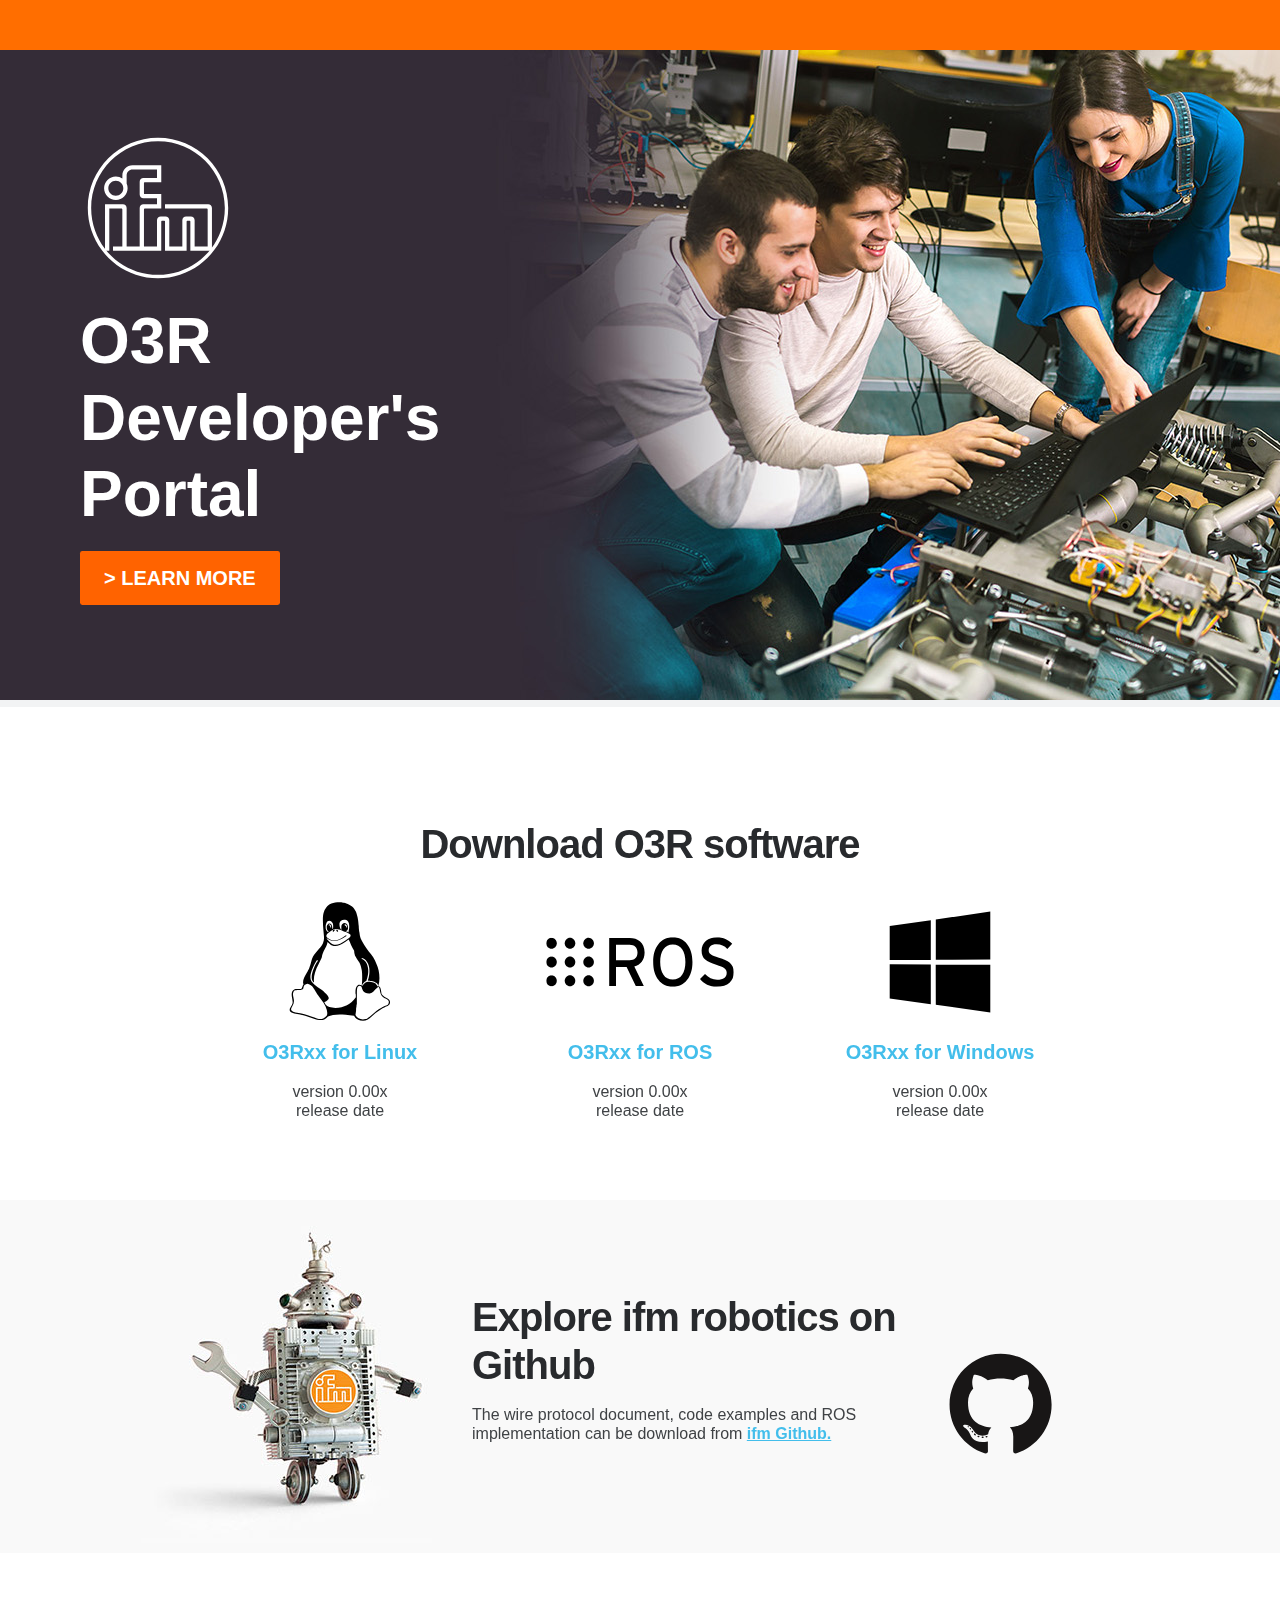
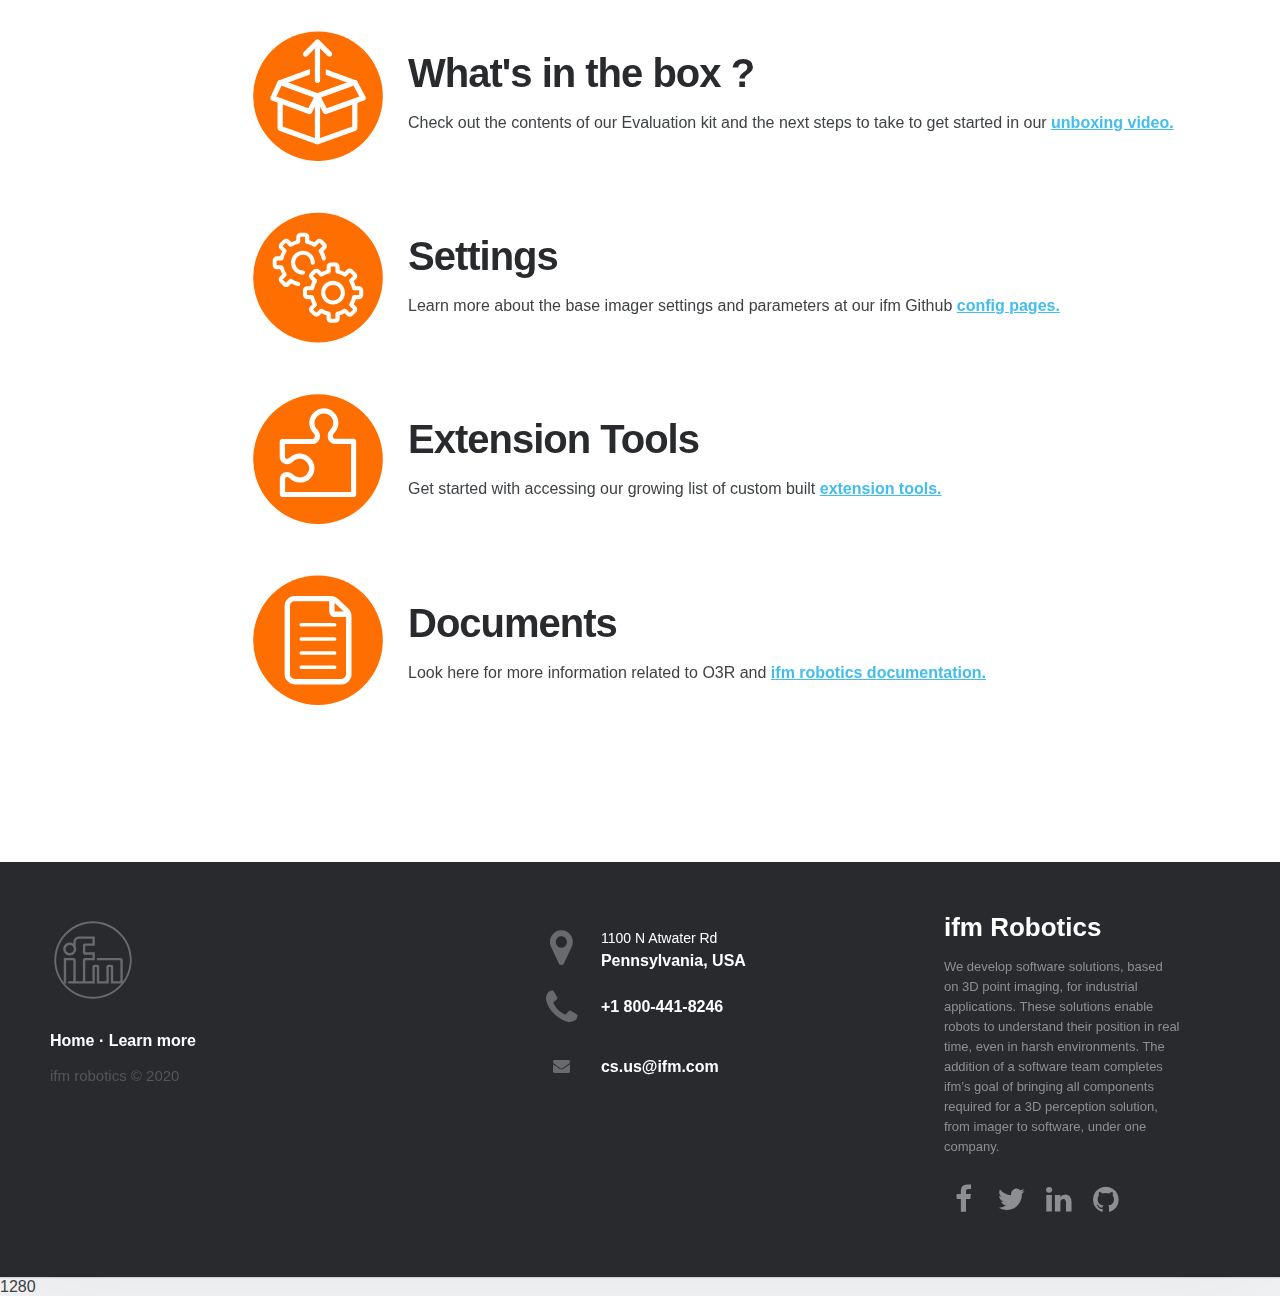
==== index.html @ 3e61e8f7 "Update index.html" ====
<!DOCTYPE html>
<html lang="en">
<head>
    <meta charset="UTF-8">
    <meta name="viewport" content="width=device-width, initial-scale=1.0">
    <title>Developer's portal</title>
    <script src="https://code.jquery.com/jquery-1.10.2.js"></script> 
        <script>  
        $(function(){ 
        // $("#header").load("header.html");  
        $("#footer").load("footer.html");  
        }); 
    </script>  
    <link rel="stylesheet" href="ifmr_devportal.css">
    <link rel="stylesheet" href="https://maxcdn.bootstrapcdn.com/font-awesome/4.2.0/css/font-awesome.min.css">
    <link href="https://fonts.googleapis.com/css?family=Cookie" rel="stylesheet" type="text/css">
	<link rel="stylesheet" href="footerstyle.css">
</head>
<body>
    <div class="container">

        <div id="orangebar">&nbsp;</div>

        <div class="ifmdevportal-banner-responsive-bg-image">
            <div class="masthead"><img id="mastheadlogo" src="assets/ifm-white-circle.svg" alt="ifm logo"><br> O3R Developer's Portal</div>
            <div><a class="button" href="https://www.ifm.com/us/en/us/robotics/ifm-robotics" target="_blank"> > LEARN MORE</a></div>
        </div>

        <div class="section">
            <h2 class="center">Download O3R software</h2>
            <div class="softwarelinks">
                    <div class="iconholder"><a class="icon linuxlogo" target="_blank" href="https://github.com/ifm/ifm3d#linux">O3Rxx for Linux</a>version 0.00x<br>release date</div> 
                    <div class="iconholder"><a class="icon roslogo" target="_blank" href="https://github.com/ifm/ifm3d#rosros2">O3Rxx for ROS</a>version 0.00x<br>release date</div> 
                    <div class="iconholder"><a class="icon windowslogo" target="_blank" href="https://github.com/ifm/ifm3d/blob/master/doc/windows.md#building-ifm3d-from-source-on-windows">O3Rxx for Windows</a>version 0.00x<br>release date</div> 
            </div>
        </div>

        <div class="section ad">
            <img id="robotchar"src="assets/robot.jpg" alt="robot">
            <div>
                <h2 class="left">Explore ifm robotics on Github</h2>
                <p>The wire protocol document, code examples and ROS implementation can be download from <a class="" href="https://github.com/ifm" target="_blank">ifm Github.</a></p>                
            </div>
            <div id="githublogo">
                <img src="assets/github-logo.svg" alt="github logo" width="110px">
            </div>
        </div>

        <div class="section">
            <ul class="home-bullets">
                <li>
                    <h2 class="left">What's in the box ?</h2>
                    <p>Check out the contents of our Evaluation kit and the next steps to take to get started in our <a class="" href="https://github.com/ifm" target="_blank">unboxing video.</a></p>
                </li>

                <li class="home-bullets settings">
                        <h2 class="left">Settings</h2>
                        <p>Learn more about the base imager settings and parameters at our ifm Github <a class="" href="https://github.com/ifm" target="_blank">config pages.</a></p>
                </li>

                <li class="home-bullets tools">
                    <h2 class="left">Extension Tools</h2>
                    <p>Get started with accessing our growing list of custom built <a class="" href="https://github.com/ifm" target="_blank">extension tools.</a>&nbsp;
                    </p>
                </li>
                
                <li class="home-bullets docs">
                    <h2 class="left">Documents</h2>
                    <p>Look here for more information related to O3R and <a class="" href="https://github.com/ifm" target="_blank">ifm robotics documentation.</a></p>
                </li>
            </ul>

                 
        </div>

        <div id="footer"></div>  
    </div>

    
   

</body>
</html>


<!-- <div class="section">
    <p>Lorem ipsum dolor sit amet, consectetur adipiscing elit, sed do eiusmod tempor incididunt ut labore et dolore magna aliqua. Ut enim ad minim veniam, quis nostrud exercitation ullamco laboris nisi ut aliquip ex ea commodo consequat. Duis aute irure dolor in reprehenderit in voluptate velit esse cillum dolore eu fugiat nulla pariatur. Excepteur sint occaecat cupidatat non proident, sunt in culpa qui officia deserunt mollit anim id est laborum.</p>
</div> -->



<script>
	document.write(window.innerWidth);
</script>
---- ifmr_devportal.css ----
body {
    margin: 0;
    padding: 0;
    font-size: 1em;
    line-height: 1.2;
    font-weight: 400;
    font-style: normal;
    font-family: Helvetica,sans-serif;
    color: #3f4245;
    background: #f2f3f4;
}


#orangebar{
    background-color: #ff6e00;
    height: 50px;

}

#mastheadlogo{
    width: 156px;
    height: auto;
}

#robotchar{
    float: left; 
    padding-right: 40px; 
    margin-left: 10%;"
}

#githublogo{
    float: right; 
    padding-top: 60px; 
    padding-left: 40px;
    padding-right: 15%;
}


.container {
    margin: 0 auto 100px;
    max-width: 1800px;
    -webkit-box-shadow: 0 0 120px 0 rgba(0,0,0,.06);
    box-shadow: 0 0 120px 0 rgba(0,0,0,.06);
    position: relative;
}

.ifmdevportal-banner-responsive-bg-image {
    position: relative;
    z-index: 0;   
    padding: 80px 80px 135px;
    background-image: url(assets/Banner-o3r-1800x813.jpg);
    background-position: 0 -45px;
    background-repeat: no-repeat;
}

.section{
    background-color: #fff;
    overflow: auto;
    overflow-x: hidden;
    padding: 80px;
}

.ad{
    background-color: #f9f9f9;
    padding: 10px 40px 10px 30px;
    display: flex;
    justify-content: left; 
    align-items: center; 
}


.masthead{
    width: 40%;
    font-size: 4em;
    font-weight: 550;
    color: #fff;
}

h1, h2, h3, h4, h5 {
    font-family: Helvetica,sans-serif;
    font-weight: bold;
    font-style: normal;
    font-size: 2.5em;
    color: #282a2d;
    -webkit-font-smoothing: antialiased;
    font-smoothing: antialiased;
    text-rendering: optimizeLegibility;
    line-height: 1.2em;
    letter-spacing: -1px;
    margin-block-start: 0.83em;
    margin-block-end: 0.83em;
    margin-inline-start: 0px;
    margin-inline-end: 0px;
    display: block;
}

h2.center {
    text-align: center;
}

h2.left {
    text-align: left;
    margin: 0;
}

a {
    -webkit-font-smoothing: antialiased;
    text-rendering: optimizeLegibility;
    font-family: Helvetica,sans-serif;
    font-style: normal;
    font-weight: 700;
    color: #43beeb;
}

a.button {
    display:inline-block;
    -webkit-font-smoothing: antialiased;
    text-rendering: optimizeLegibility;
    font-family: Helvetica,sans-serif;
    font-style: normal;
    font-weight: 700;
    font-size: 1.25rem;
    text-decoration:none;
    color: #fff;
    background-color: #ff6300;
    margin: 18px 0.3em 0.3em 0;
    border-radius: 0.12em;
    padding: 0.75em 1.2em;
    text-align: center;
    transition: all 0.2s;

}

a.button:hover {
    color:#000000;
    background-color:#FFFFFF;
}



.softwarelinks {
    max-width: fit-content; 
    margin: 0 auto; 
    display: flex;                   
    flex-direction: row;             
    flex-wrap: nowrap;               
    justify-content: space-between;
}

.iconholder{
    width: 200px;
    padding: 0 50px;
    text-align: center;
}

a.icon{
    width: 200px;
    height: 180px;
    line-height: 300px;
    float: left;
    display:inline-block;
    -webkit-font-smoothing: antialiased;
    text-rendering: optimizeLegibility;
    font-family: Helvetica,sans-serif;
    font-style: normal;
    font-weight: 700;
    font-size: 1.25rem;
    text-decoration:none;
    color: #43beeb;
    background-size: 200px 600px;
    background-image: url(assets/OS-logos.svg);
    background-repeat: no-repeat;
}

a.icon.linuxlogo{
    background-position: 0 -40px;
}

a.icon.roslogo{
    background-position: 0 -240px;
}

a.icon.windowslogo{
    background-position: 0 -440px;
}

.settings{
    background-position: 0px -135px;
}


.home-bullets {
    list-style: none;
    padding-left: 0;
}
.home-bullets li {
    position: relative;
    padding-left: 160px;
    margin-bottom: 100px;
    margin-left: 15%;
}

.home-bullets li:before {
    content: '';
    height: 135px;
    width: 125px;
    position: absolute;
    background-image: url(assets/circle-icons.svg);
    background-size: cover;
    background-repeat: no-repeat;
    background-position: 0 0%;
    padding-left: 15px;
    left: 0;
    top: 50%;
    transform: translateY(-48%);
}

.home-bullets li.settings:before {
    background-position: 0 33.3%;
} 

.home-bullets li.tools:before {
    background-position: 0 66.6%;
} 

.home-bullets li.docs:before {
    background-position: 0 100%;
} 

/* .footer {
    display: -ms-flexbox;
    display: flex;
    -ms-flex-flow: row wrap;
    flex-flow: row wrap;
    background: #282a2d;
    width: 100%;
    text-align: left;
}

.footer.main {
    margin: 0 auto;
    max-width: 1800px;
    padding: 80px 180px;
} */


/* Media Queries for Responsive Design */


@media screen and (max-width: 2000px) {
.container {margin-bottom: 0!important;}
}



@media screen and (max-width: 1440px) {
.ifmdevportal-banner-responsive-bg-image {
    background-image: url(assets/Banner-o3r-1440x650.jpg);
    padding-bottom: 96px;
    background-position: 0 0;}

    .ad{
        margin-left: -20px;
    }
}



@media screen and (max-width: 1078px){

    .iconholder{
        padding: 0 8px 0px 8px;
    }

    .ifmdevportal-banner-responsive-bg-image {
        padding-top: 30px;
        padding-bottom: 50px;
        background-position: left -220px bottom -60px;
    }
}



@media screen and (max-width: 1024px){
    .ifmdevportal-banner-responsive-bg-image {
    background-image: url(assets/Banner-o3r-1024x462.jpg);
    padding-bottom: 60px;
    background-position: 0 0;}

    .section{
        padding: 60px;
    }

    .masthead {
    width: 50%;
    font-size: 2.5em;
    }

    h2 {
        font-size: 2.2em;
        letter-spacing: -.5px;
        }
    

    #mastheadlogo {
    width: 125px;
    }

    a.button{
    font-size: 1rem;
    }

    .iconholder{
        padding: 0 20px;
    }

    #orangebar{ height: 40px;}

    #robotchar{
        margin-left: 0%;"
    }

    .home-bullets li {
        margin-left: 8%;
        margin-bottom: 50px;
        padding-left: 140px;
    }

    .home-bullets li:before {
        width: 100px;
        height: 112px;
    }

    #githublogo{
        padding-right: 5%;
    }
}



@media screen and (max-width: 813px){

    .iconholder{
        padding: 0 5px 0px 5px;
    }

    #orangebar{ height: 35px;}

    .ifmdevportal-banner-responsive-bg-image {
        padding-top: 30px;
        padding-bottom: 30px;
        background-position: left -80px bottom -90px top -20px;
    }

    .home-bullets li {
        margin-left: 2%;
    }

    
}
}



@media screen and (max-width: 520px){

    .ifmdevportal-banner-responsive-bg-image {
        background-image:none;
        background-color: #342c37;
        padding-bottom: 50px;
        padding-top: 40px;
    }
    
    .masthead {
        width: 50%;
        font-size: 2.5em;
        }

    h2 {
        font-size: 1.7em;
        letter-spacing: -.25px;
        }
    
    #mastheadlogo {
        width: 125px;
        }

    #orangebar{ height: 25px;}
    
    a.button{
        font-size: 1rem;
        }

    .iconholder{
        padding: unset;
        margin-top: 40px;
    }

}



@media screen and (max-width: 376px){

    #robotchar {
        margin-left: -20px;
    }

    #githublogo {
        float: left;
        padding-top: 10px;
        padding-left: 0;
    }

    a.icon.roslogo {
        margin-top: -25%;
        background-position: 0 -210px;
    }

    .softwarelinks {
        flex-wrap: wrap;
        justify-content: center;               
    }

    .section {
        padding: 20px 60px 0px 60px;
    }

    .ad {
        display: block;
        padding-top: 5%;
        padding-bottom: 5%;
    }

    .iconholder {
        margin-bottom: 15%;
    }

    .home-bullets li {
        margin-left: -12%;
        padding-left: 43%;
    }

    .home-bullets li:before {
        width: 80px;
        height: 92px;
    }

}

@media only screen 
and (max-device-width : 376px)
and (orientation : portrait) 
and (-webkit-device-pixel-ratio : 2) {


    #robotchar {
        margin-left: -20px;
    }

    #githublogo {
        float: left;
        padding-top: 10px;
        padding-left: 0;
    }

    a.icon.roslogo {
        margin-top: -25%;
        background-position: 0 -210px;
    }

    .softwarelinks {
        flex-wrap: wrap;
        justify-content: center;               
    }

    .section {
        padding: 20px 60px 0px 60px;
    }

    .ad {
        display: block;
        padding-top: 5%;
        padding-bottom: 5%;
    }

    .iconholder {
        margin-bottom: 15%;
    }

    .home-bullets li {
        margin-left: -12%;
        padding-left: 43%;
    }

    .home-bullets li:before {
        width: 80px;
        height: 92px;
    }

}
---- footerstyle.css ----
body {
	margin: 0;
	padding: 0;
}
.main {
	max-height: 550px;;
	background-color: #282a2d;
	color: white;
	font-size: 38pt;
	text-align: center;
	line-height: 550px;
}
footer{
    position: relative;
    bottom: 0;
}

#footerlogo {
    width: 86px;
    height: auto;
    -webkit-filter: opacity(30%);
}

.footer-distributed{
	background-color: #282a2d;
	box-shadow: 0 1px 1px 0 rgba(0, 0, 0, 0.12);
	box-sizing: border-box;
	width: 100%;
	text-align: left;
	font: bold 16px sans-serif;
 
	padding: 55px 50px;
	margin-top: 0px;
}


 
.footer-distributed .footer-left,
.footer-distributed .footer-center,
.footer-distributed .footer-right{
	display: inline-block;
	vertical-align: top;
}
 
.footer-distributed .footer-left{
	width: 40%;
}
 
.footer-distributed h3{
	color:  #ffffff;
	font: normal 36px 'Cookie', cursive;
	margin: 0;
}
 
.footer-distributed h3 span{
	color:  #5383d3;
}
 
 
.footer-distributed .footer-links{
	color:  #ffffff;
	margin: 20px 0 12px;
	padding: 0;
}
 
.footer-distributed .footer-links a{
	display:inline-block;
	line-height: 1.8;
	text-decoration: none;
	color:  inherit;
}

.footer-distributed .footer-links a:hover {
	color:  #ff6300;
	text-decoration: none;
}
 
.footer-distributed .footer-company-name{
	color:  #535557;
	font-size: 15px;
	font-weight: normal;
	margin: 0;
}
 
 
.footer-distributed .footer-center{
	width: 35%;
}
 
.footer-distributed .footer-center i{

	color: #ffffff;
	-webkit-filter: opacity(30%);
	font-size: 40px;
	width: 40px;
	height: 40px;

	text-align: center;
	line-height: 42px;
	margin: 10px 15px;
	vertical-align: middle;
}
 
.footer-distributed .footer-center i.fa-envelope{
	font-size: 17px;
	line-height: 38px;
}
 
.footer-distributed .footer-center p{
	display: inline-block;
	color: #ffffff;
	vertical-align: middle;
	margin:0;
}
 
.footer-distributed .footer-center p span{
	display:block;
	font-weight: normal;
	font-size:14px;
	line-height:2;
}
 
.footer-distributed .footer-center p a{
	color:  #fff;
	text-decoration: none;
}

.footer-distributed .footer-center p a:hover{
	color:  #ff6300;
	text-decoration: none;
}
 
.footer-distributed .footer-right{
	width: 20%;
}
 
.footer-distributed .footer-company-about{
	line-height: 20px;
	color:  #8d8e90;
	font-size: 13px;
	font-weight: normal;
	margin: 0;
}
 
.footer-distributed .footer-company-about span{
	display: block;
	color:  #ffffff;
	font-size: 2em;
	font-weight: bold;
	margin-bottom: 20px;
}
 
.footer-distributed .footer-icons{
	margin-top: 25px;
}
 
.footer-distributed .footer-icons a{
	display: inline-block;
	width: 40px;
	cursor: pointer;
 
	font-size: 30px;
	color: #8d8e90;
	text-align: center;
	line-height: 35px;
 
	margin-right: 3px;
	margin-bottom: 5px;
}
 
 
@media (max-width: 880px) {
 
	.footer-distributed{
		font: bold 14px sans-serif;
	
	}
 
	.footer-distributed .footer-left,
	.footer-distributed .footer-center,
	.footer-distributed .footer-right{
		display: block;
		width: 100%;
		margin-bottom: 40px;
		text-align: center;
	}
 
	.footer-distributed .footer-center i{
		margin-left: 0;
	}
	.main {
		line-height: normal;
		font-size: auto;
	}
 
}
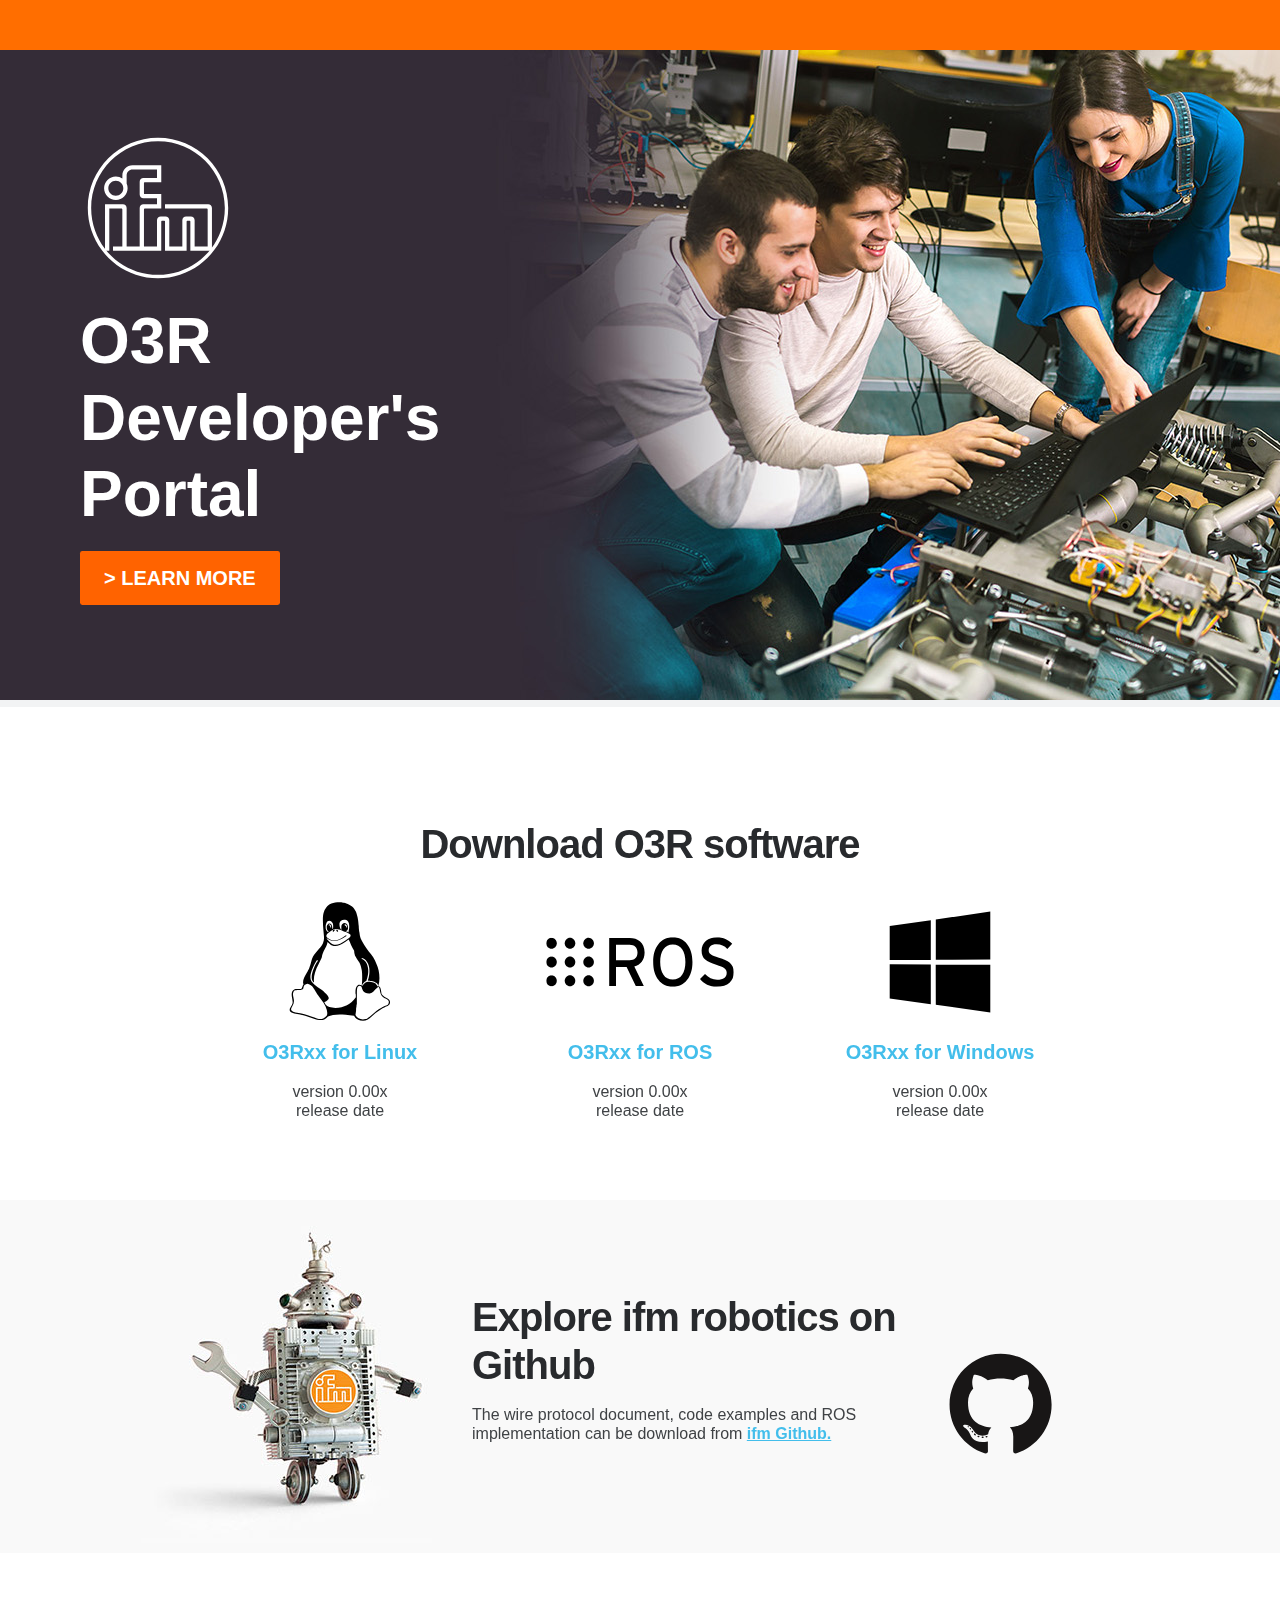
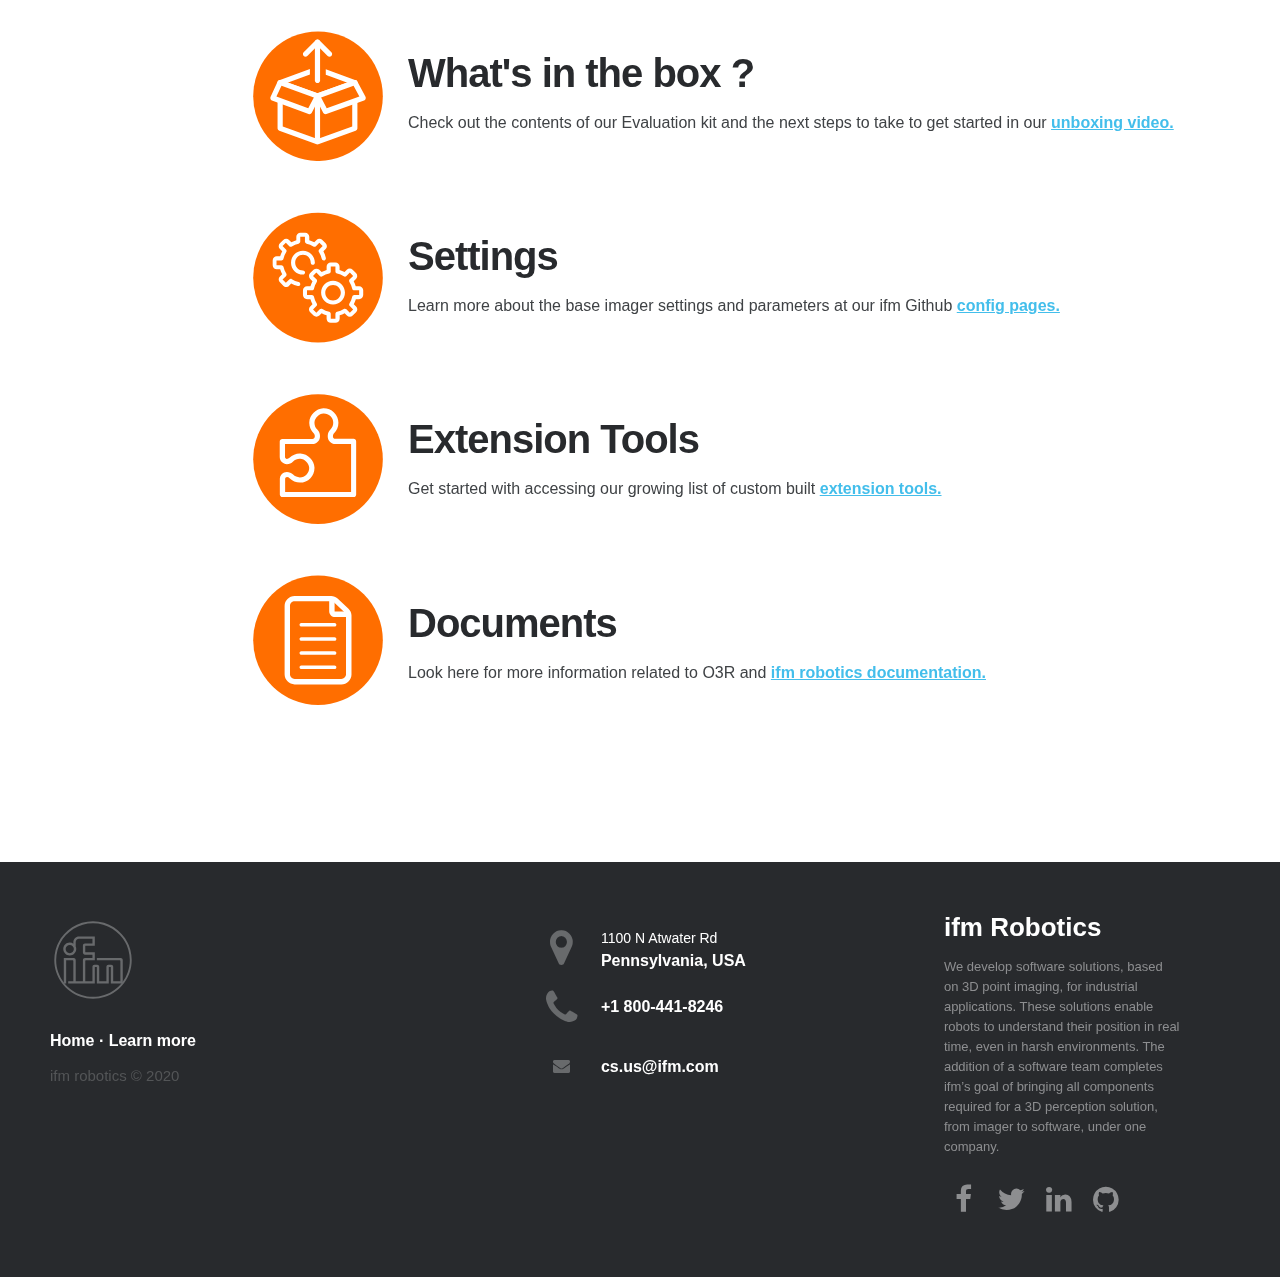
==== commit 2bf79807: "Update index.html" ====
--- a/index.html
+++ b/index.html
@@ -10,6 +10,10 @@
         // $("#header").load("header.html");  
         $("#footer").load("footer.html");  
         }); 
+		
+		$(document).ready(function () {
+			alert(window.innerWidth);	
+		});
     </script>  
     <link rel="stylesheet" href="ifmr_devportal.css">
     <link rel="stylesheet" href="https://maxcdn.bootstrapcdn.com/font-awesome/4.2.0/css/font-awesome.min.css">
@@ -89,6 +93,3 @@
 
 
 
-<script>
-	document.write(window.innerWidth);
-</script>
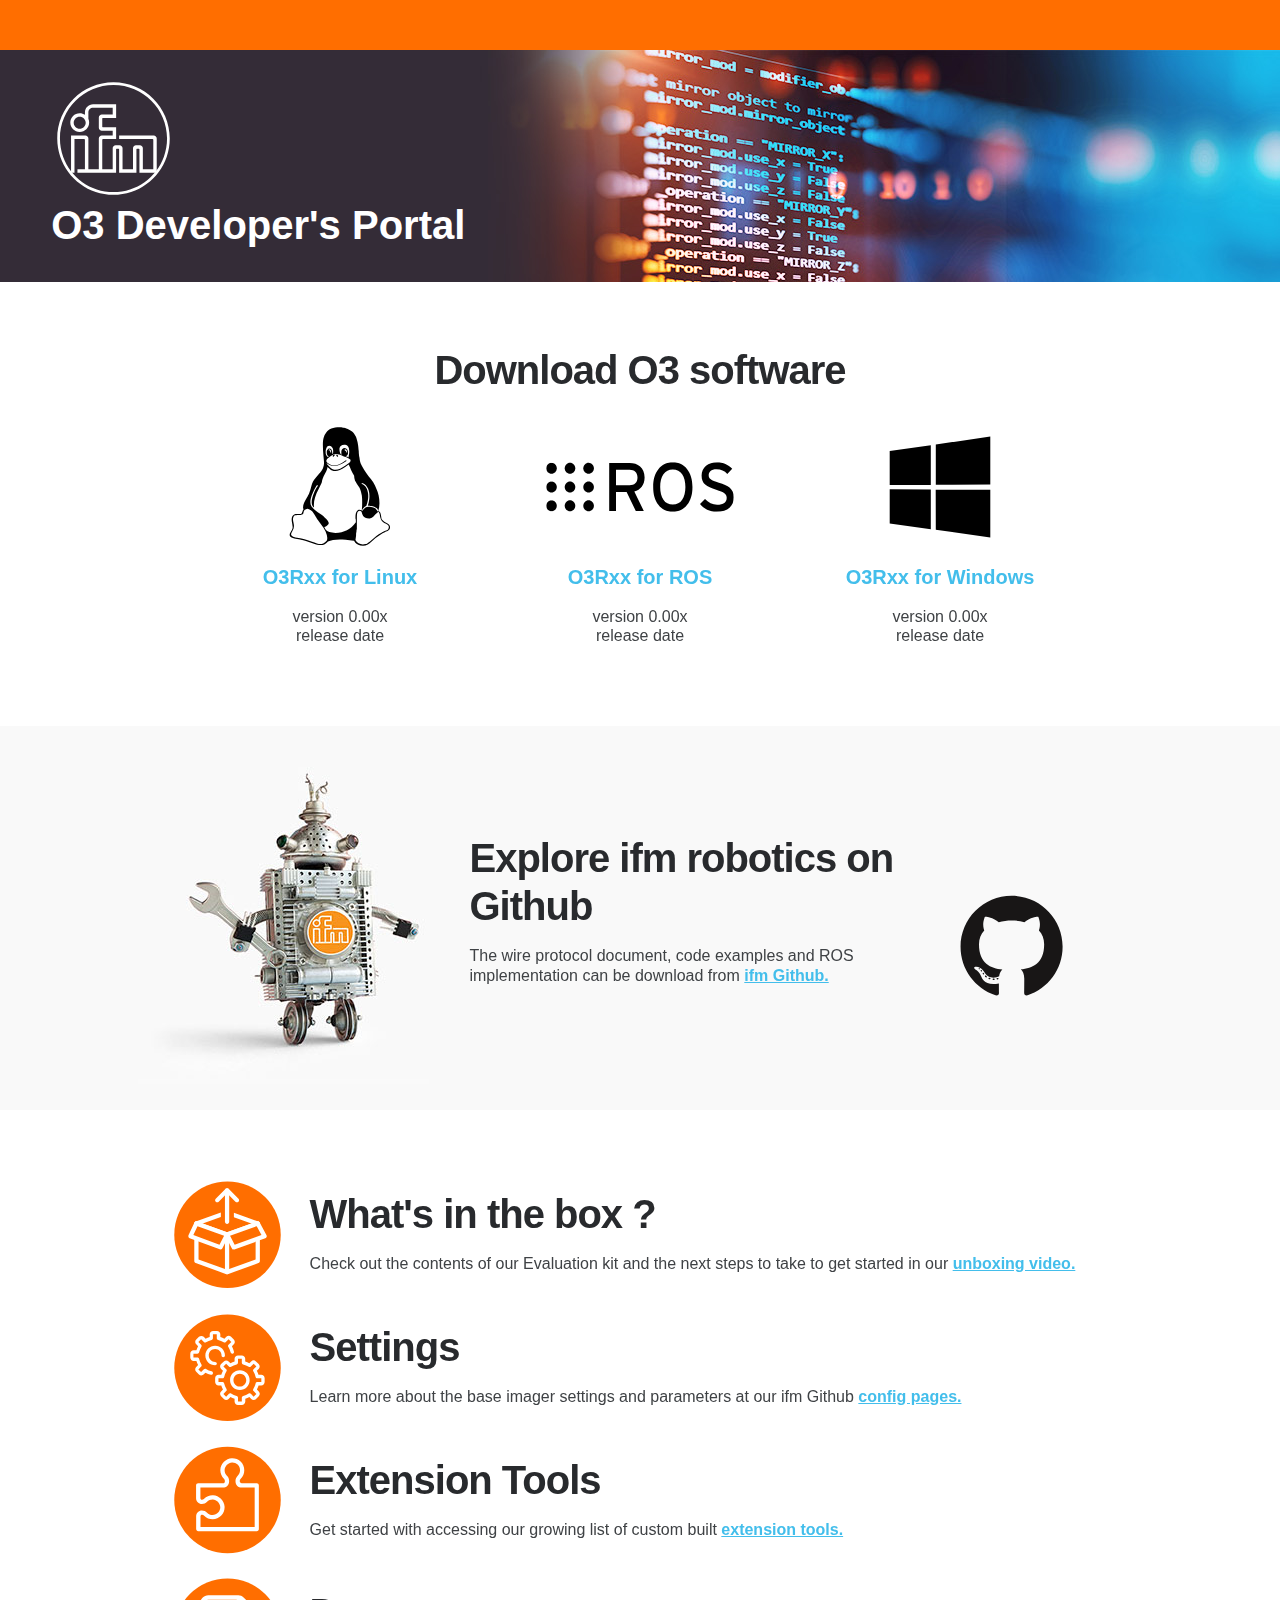
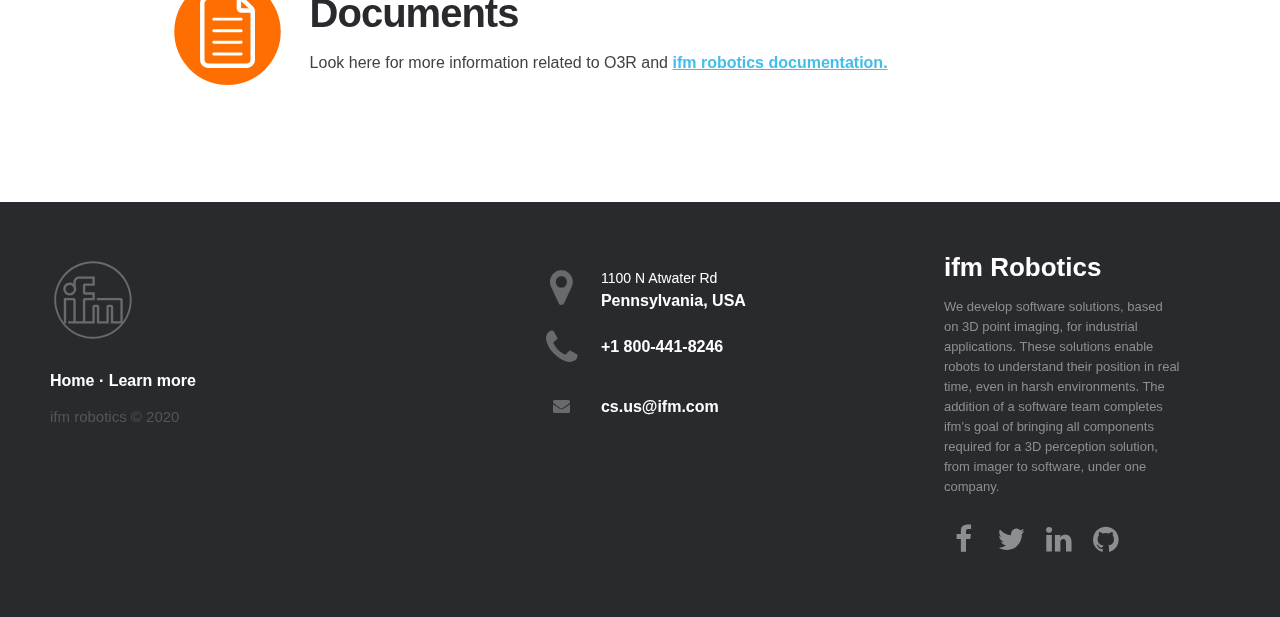
==== commit ff24ab7e: "add README and remove learn more button from header" ====
--- a/index.html
+++ b/index.html
@@ -10,10 +10,6 @@
         // $("#header").load("header.html");  
         $("#footer").load("footer.html");  
         }); 
-		
-		$(document).ready(function () {
-			alert(window.innerWidth);	
-		});
     </script>  
     <link rel="stylesheet" href="ifmr_devportal.css">
     <link rel="stylesheet" href="https://maxcdn.bootstrapcdn.com/font-awesome/4.2.0/css/font-awesome.min.css">
@@ -26,12 +22,12 @@
         <div id="orangebar">&nbsp;</div>
 
         <div class="ifmdevportal-banner-responsive-bg-image">
-            <div class="masthead"><img id="mastheadlogo" src="assets/ifm-white-circle.svg" alt="ifm logo"><br> O3R Developer's Portal</div>
-            <div><a class="button" href="https://www.ifm.com/us/en/us/robotics/ifm-robotics" target="_blank"> > LEARN MORE</a></div>
+            <div class="masthead"><img id="mastheadlogo" src="assets/ifm-white-circle.svg" alt="ifm logo"><br> O3 Developer's Portal</div>
+            <!-- <div><a class="button" href="https://www.ifm.com/us/en/us/robotics/ifm-robotics" target="_blank"> > LEARN MORE</a></div> -->
         </div>
 
         <div class="section">
-            <h2 class="center">Download O3R software</h2>
+            <h2 class="center">Download O3 software</h2>
             <div class="softwarelinks">
                     <div class="iconholder"><a class="icon linuxlogo" target="_blank" href="https://github.com/ifm/ifm3d#linux">O3Rxx for Linux</a>version 0.00x<br>release date</div> 
                     <div class="iconholder"><a class="icon roslogo" target="_blank" href="https://github.com/ifm/ifm3d#rosros2">O3Rxx for ROS</a>version 0.00x<br>release date</div> 
--- a/ifmr_devportal.css
+++ b/ifmr_devportal.css
@@ -48,9 +48,8 @@
 .ifmdevportal-banner-responsive-bg-image {
     position: relative;
     z-index: 0;   
-    padding: 80px 80px 135px;
+    padding: 4% 4% 4% 6%;
     background-image: url(assets/Banner-o3r-1800x813.jpg);
-    background-position: 0 -45px;
     background-repeat: no-repeat;
 }
 
@@ -74,6 +73,7 @@
     width: 40%;
     font-size: 4em;
     font-weight: 550;
+    line-height: .95em;
     color: #fff;
 }
 
@@ -92,6 +92,7 @@
     margin-block-end: 0.83em;
     margin-inline-start: 0px;
     margin-inline-end: 0px;
+    margin-top: 0;
     display: block;
 }
 
@@ -228,22 +229,6 @@
     background-position: 0 100%;
 } 
 
-/* .footer {
-    display: -ms-flexbox;
-    display: flex;
-    -ms-flex-flow: row wrap;
-    flex-flow: row wrap;
-    background: #282a2d;
-    width: 100%;
-    text-align: left;
-}
-
-.footer.main {
-    margin: 0 auto;
-    max-width: 1800px;
-    padding: 80px 180px;
-} */
-
 
 /* Media Queries for Responsive Design */
 
@@ -257,59 +242,68 @@
 @media screen and (max-width: 1440px) {
 .ifmdevportal-banner-responsive-bg-image {
     background-image: url(assets/Banner-o3r-1440x650.jpg);
-    padding-bottom: 96px;
-    background-position: 0 0;}
+    }
 
     .ad{
         margin-left: -20px;
     }
 }
 
-
-
-@media screen and (max-width: 1078px){
-
-    .iconholder{
-        padding: 0 8px 0px 8px;
-    }
-
+@media screen and (max-width: 1285px) {
     .ifmdevportal-banner-responsive-bg-image {
-        padding-top: 30px;
-        padding-bottom: 50px;
-        background-position: left -220px bottom -60px;
-    }
-}
-
+        padding: 2% 0% 3% 4%;
+        }
+    
+        .masthead {
+            width: 50%;
+            font-size: 2.5em;
+        }
+
+        #mastheadlogo {
+            width: 125px;
+        }
+
+        a.button {
+            font-size: 1rem;
+        }
+
+        .home-bullets li {
+            margin-left: 8%;
+            margin-bottom: 50px;
+            padding-left: 140px;
+        }
+
+        .home-bullets li:before {
+            width: 100px;
+            height: 112px;
+        }
+
+        .section {
+            padding-top: 5%;
+        }
+
+        .ad {
+            padding: 2%;
+        }
+
+    }
+    
 
 
 @media screen and (max-width: 1024px){
     .ifmdevportal-banner-responsive-bg-image {
     background-image: url(assets/Banner-o3r-1024x462.jpg);
-    padding-bottom: 60px;
-    background-position: 0 0;}
-
-    .section{
-        padding: 60px;
-    }
-
-    .masthead {
-    width: 50%;
-    font-size: 2.5em;
+    padding: 4% 0% 4% 8%;
+    }
+
+    .section {
+        padding: 4%;
     }
 
     h2 {
         font-size: 2.2em;
         letter-spacing: -.5px;
         }
-    
-
-    #mastheadlogo {
-    width: 125px;
-    }
-
-    a.button{
-    font-size: 1rem;
-    }
 
     .iconholder{
         padding: 0 20px;
@@ -322,14 +316,7 @@
     }
 
     .home-bullets li {
-        margin-left: 8%;
-        margin-bottom: 50px;
-        padding-left: 140px;
-    }
-
-    .home-bullets li:before {
-        width: 100px;
-        height: 112px;
+        margin-left: 4%;
     }
 
     #githublogo{
@@ -347,23 +334,80 @@
 
     #orangebar{ height: 35px;}
 
-    .ifmdevportal-banner-responsive-bg-image {
-        padding-top: 30px;
-        padding-bottom: 30px;
-        background-position: left -80px bottom -90px top -20px;
-    }
 
     .home-bullets li {
         margin-left: 2%;
-    }
-
-    
-}
-}
-
-
-
-@media screen and (max-width: 520px){
+    }    
+
+    .ad {
+        padding: 0%;
+    }
+}
+
+
+
+
+@media screen and (max-width: 681px){
+
+    .ifmdevportal-banner-responsive-bg-image {
+        background-image:none;
+        background-color: #342c37;
+        padding: 5% 5% 5% 10%;
+    }
+    
+    .masthead {
+        width: 50%;
+        font-size: 2.5em;
+        }
+
+    h2 {
+        font-size: 1.7em;
+        letter-spacing: -.25px;
+        }
+    
+    #mastheadlogo {
+        width: 125px;
+        }
+
+    #orangebar{ height: 25px;}
+    
+    a.button{
+        font-size: 1rem;
+        }
+
+    .iconholder{
+        padding: unset;
+        margin-top: 40px;
+    }
+
+    .softwarelinks {
+        flex-wrap: wrap;
+        justify-content: center;               
+    }
+
+    .section {
+        padding: 40px 60px 40px 60px;
+        overflow-y: hidden;
+    } 
+
+    .ad {
+        display: block;
+    }
+
+    #githublogo {
+        padding: 0%;
+        float: left;
+    }
+
+}
+
+
+/* iphone X in portrait mode */
+
+@media only screen 
+and (max-device-width : 414px)
+and (orientation : portrait) 
+and (-webkit-device-pixel-ratio : 3) {
 
     .ifmdevportal-banner-responsive-bg-image {
         background-image:none;
@@ -371,37 +415,6 @@
         padding-bottom: 50px;
         padding-top: 40px;
     }
-    
-    .masthead {
-        width: 50%;
-        font-size: 2.5em;
-        }
-
-    h2 {
-        font-size: 1.7em;
-        letter-spacing: -.25px;
-        }
-    
-    #mastheadlogo {
-        width: 125px;
-        }
-
-    #orangebar{ height: 25px;}
-    
-    a.button{
-        font-size: 1rem;
-        }
-
-    .iconholder{
-        padding: unset;
-        margin-top: 40px;
-    }
-
-}
-
-
-
-@media screen and (max-width: 376px){
 
     #robotchar {
         margin-left: -20px;
@@ -425,6 +438,7 @@
 
     .section {
         padding: 20px 60px 0px 60px;
+        overflow-y: hidden;
     }
 
     .ad {
@@ -449,55 +463,18 @@
 
 }
 
+
+/* iphone X in portrait mode */
 @media only screen 
-and (max-device-width : 376px)
-and (orientation : portrait) 
-and (-webkit-device-pixel-ratio : 2) {
-
-
-    #robotchar {
-        margin-left: -20px;
-    }
-
-    #githublogo {
-        float: left;
-        padding-top: 10px;
-        padding-left: 0;
-    }
-
-    a.icon.roslogo {
-        margin-top: -25%;
-        background-position: 0 -210px;
-    }
-
-    .softwarelinks {
-        flex-wrap: wrap;
-        justify-content: center;               
-    }
-
-    .section {
-        padding: 20px 60px 0px 60px;
-    }
-
-    .ad {
-        display: block;
-        padding-top: 5%;
-        padding-bottom: 5%;
-    }
-
-    .iconholder {
-        margin-bottom: 15%;
-    }
-
-    .home-bullets li {
-        margin-left: -12%;
-        padding-left: 43%;
-    }
-
-    .home-bullets li:before {
-        width: 80px;
-        height: 92px;
-    }
-
-}
-
+and (min-device-width : 375px) 
+and (max-device-width : 812px) 
+and (-webkit-device-pixel-ratio : 3)
+and (orientation : landscape) { 
+    
+    .ifmdevportal-banner-responsive-bg-image {
+        background-image: url(assets/Banner-o3r-1024x462.jpg);
+        background-color: #342c37;
+        padding: 4%;
+    }
+
+}
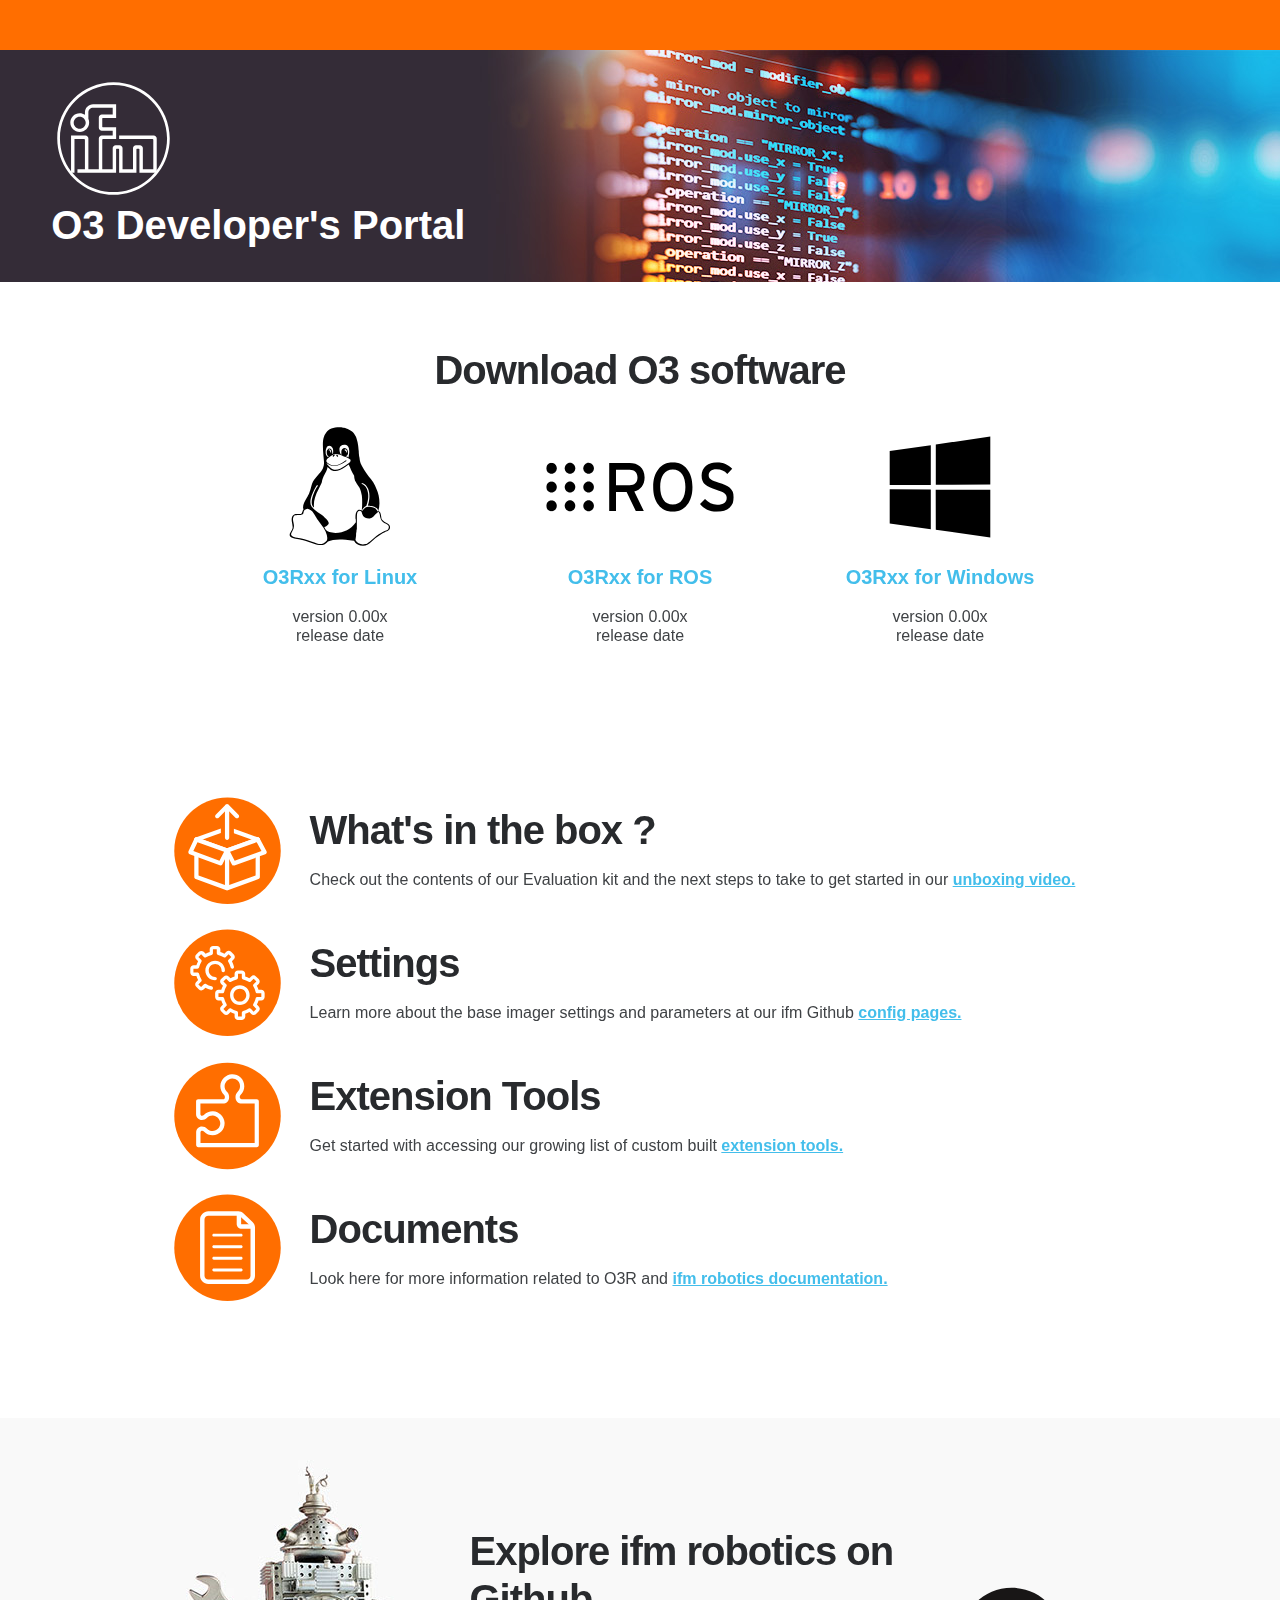
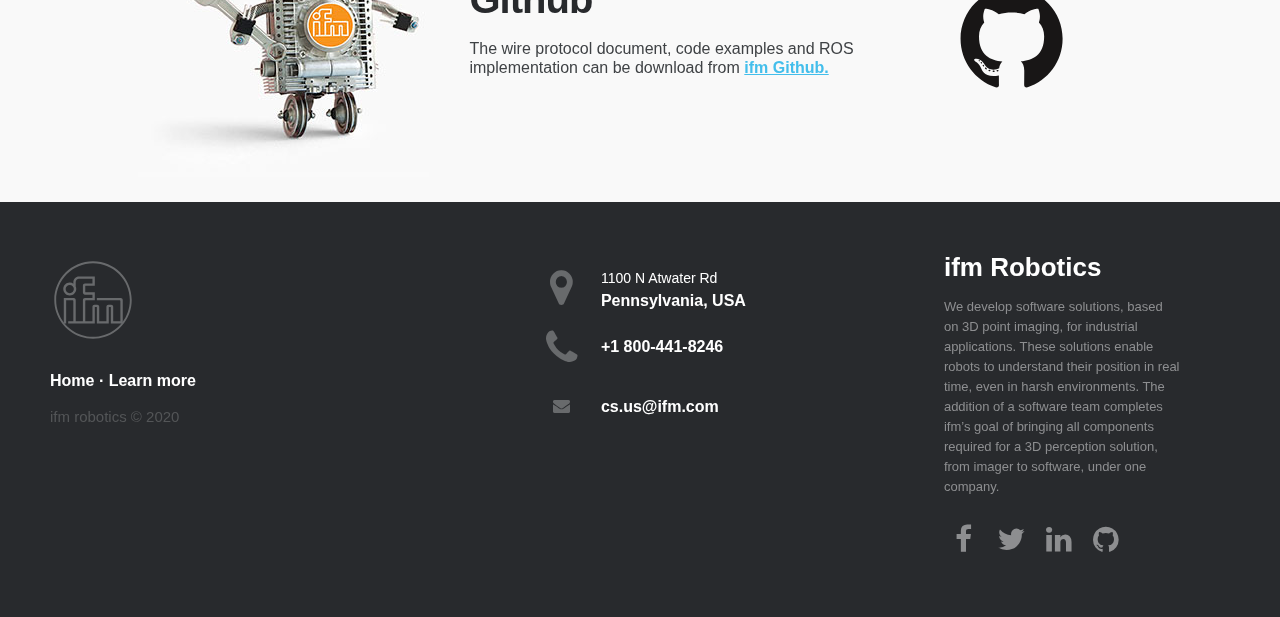
==== commit 95840c77: "Update index.html" ====
--- a/index.html
+++ b/index.html
@@ -35,16 +35,8 @@
             </div>
         </div>
 
-        <div class="section ad">
-            <img id="robotchar"src="assets/robot.jpg" alt="robot">
-            <div>
-                <h2 class="left">Explore ifm robotics on Github</h2>
-                <p>The wire protocol document, code examples and ROS implementation can be download from <a class="" href="https://github.com/ifm" target="_blank">ifm Github.</a></p>                
-            </div>
-            <div id="githublogo">
-                <img src="assets/github-logo.svg" alt="github logo" width="110px">
-            </div>
-        </div>
+	<div></div>
+
 
         <div class="section">
             <ul class="home-bullets">
@@ -73,6 +65,17 @@
                  
         </div>
 
+        <div class="section ad">
+            <img id="robotchar"src="assets/robot.jpg" alt="robot">
+            <div>
+                <h2 class="left">Explore ifm robotics on Github</h2>
+                <p>The wire protocol document, code examples and ROS implementation can be download from <a class="" href="https://github.com/ifm" target="_blank">ifm Github.</a></p>                
+            </div>
+            <div id="githublogo">
+                <img src="assets/github-logo.svg" alt="github logo" width="110px">
+            </div>
+        </div>
+
         <div id="footer"></div>  
     </div>
 
